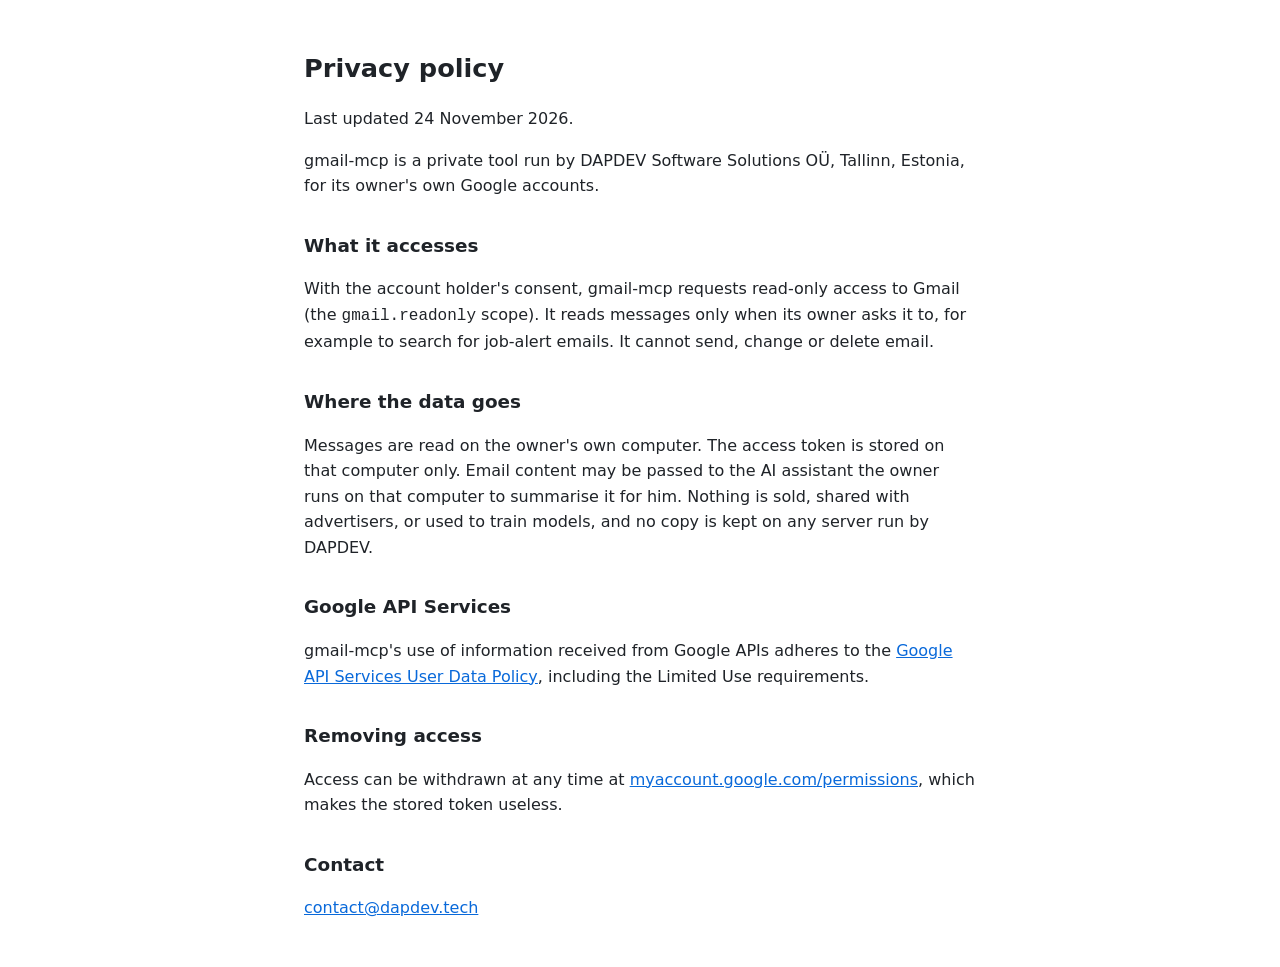
==== privacy.html @ 1946f773 "Home and privacy pages for the gmail-mcp OAuth app Co-Authored-By: Claude Opus 5.5 <noreply@anthropi" ====
<!doctype html>
<html lang="en"><head><meta charset="utf-8"><meta name="viewport" content="width=device-width,initial-scale=1">
<title>gmail-mcp — Privacy policy</title><link rel="stylesheet" href="style.css"></head><body>
<h1>Privacy policy</h1>
<p>Last updated 24 November 2026.</p>
<p>gmail-mcp is a private tool run by DAPDEV Software Solutions OÜ, Tallinn, Estonia, for its owner's own Google accounts.</p>
<h2>What it accesses</h2>
<p>With the account holder's consent, gmail-mcp requests read-only access to Gmail (the <code>gmail.readonly</code> scope). It reads messages only when its owner asks it to, for example to search for job-alert emails. It cannot send, change or delete email.</p>
<h2>Where the data goes</h2>
<p>Messages are read on the owner's own computer. The access token is stored on that computer only. Email content may be passed to the AI assistant the owner runs on that computer to summarise it for him. Nothing is sold, shared with advertisers, or used to train models, and no copy is kept on any server run by DAPDEV.</p>
<h2>Google API Services</h2>
<p>gmail-mcp's use of information received from Google APIs adheres to the <a href="https://developers.google.com/terms/api-services-user-data-policy">Google API Services User Data Policy</a>, including the Limited Use requirements.</p>
<h2>Removing access</h2>
<p>Access can be withdrawn at any time at <a href="https://myaccount.google.com/permissions">myaccount.google.com/permissions</a>, which makes the stored token useless.</p>
<h2>Contact</h2>
<p><a href="mailto:contact@dapdev.tech">contact@dapdev.tech</a></p>
</body></html>
---- style.css ----
body{font:16px/1.6 system-ui,sans-serif;max-width:42rem;margin:3rem auto;padding:0 1.25rem;color:#1f2328}
h1{font-size:1.6rem}h2{font-size:1.15rem;margin-top:2rem}a{color:#0969da}
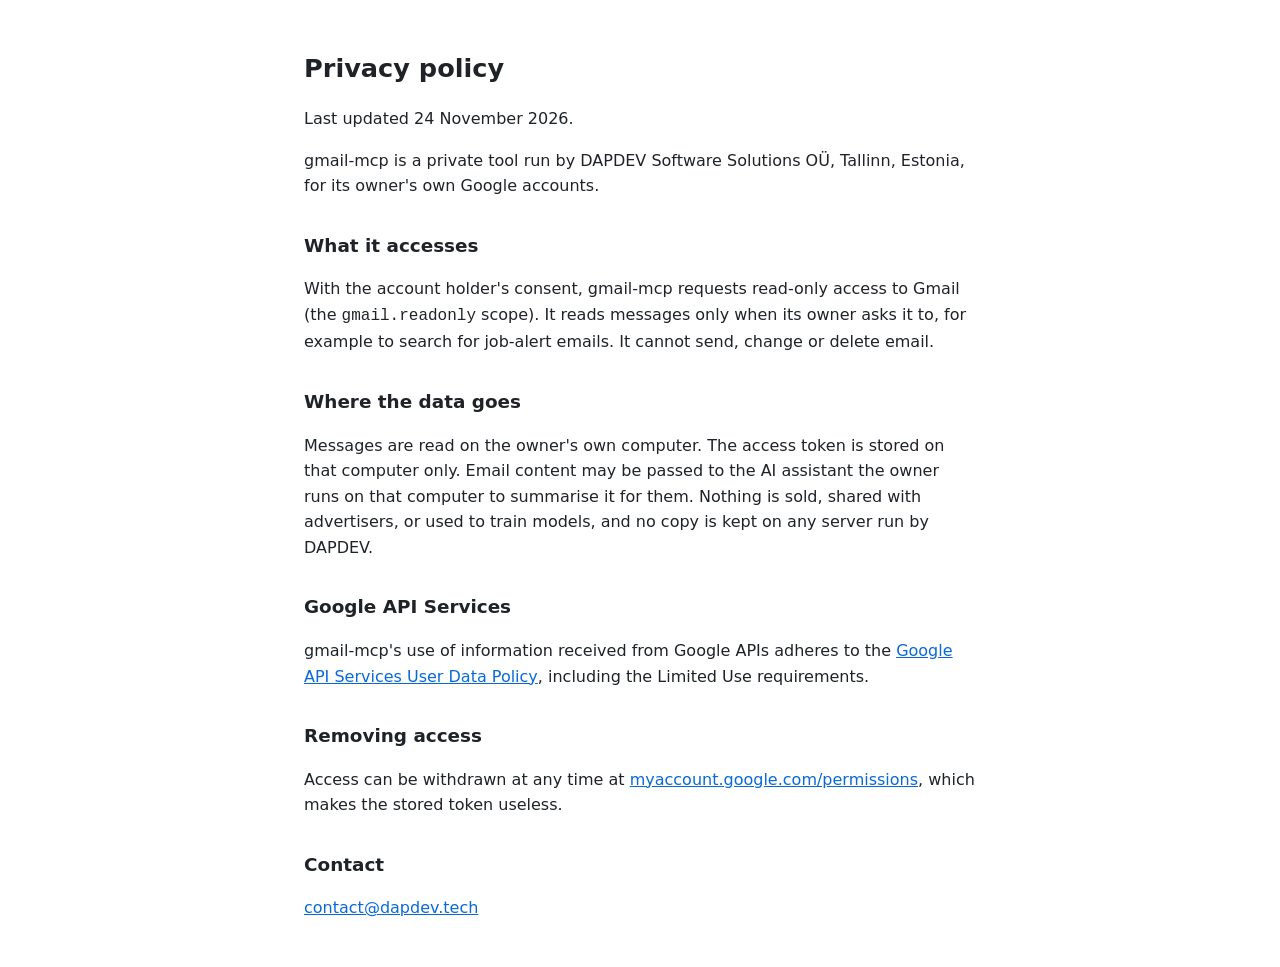
==== commit 3aa69282: "Neutral wording Co-Authored-By: Claude Opus 5.5 <noreply@anthropic.com>" ====
--- a/privacy.html
+++ b/privacy.html
@@ -7,7 +7,7 @@
 <h2>What it accesses</h2>
 <p>With the account holder's consent, gmail-mcp requests read-only access to Gmail (the <code>gmail.readonly</code> scope). It reads messages only when its owner asks it to, for example to search for job-alert emails. It cannot send, change or delete email.</p>
 <h2>Where the data goes</h2>
-<p>Messages are read on the owner's own computer. The access token is stored on that computer only. Email content may be passed to the AI assistant the owner runs on that computer to summarise it for him. Nothing is sold, shared with advertisers, or used to train models, and no copy is kept on any server run by DAPDEV.</p>
+<p>Messages are read on the owner's own computer. The access token is stored on that computer only. Email content may be passed to the AI assistant the owner runs on that computer to summarise it for them. Nothing is sold, shared with advertisers, or used to train models, and no copy is kept on any server run by DAPDEV.</p>
 <h2>Google API Services</h2>
 <p>gmail-mcp's use of information received from Google APIs adheres to the <a href="https://developers.google.com/terms/api-services-user-data-policy">Google API Services User Data Policy</a>, including the Limited Use requirements.</p>
 <h2>Removing access</h2>
